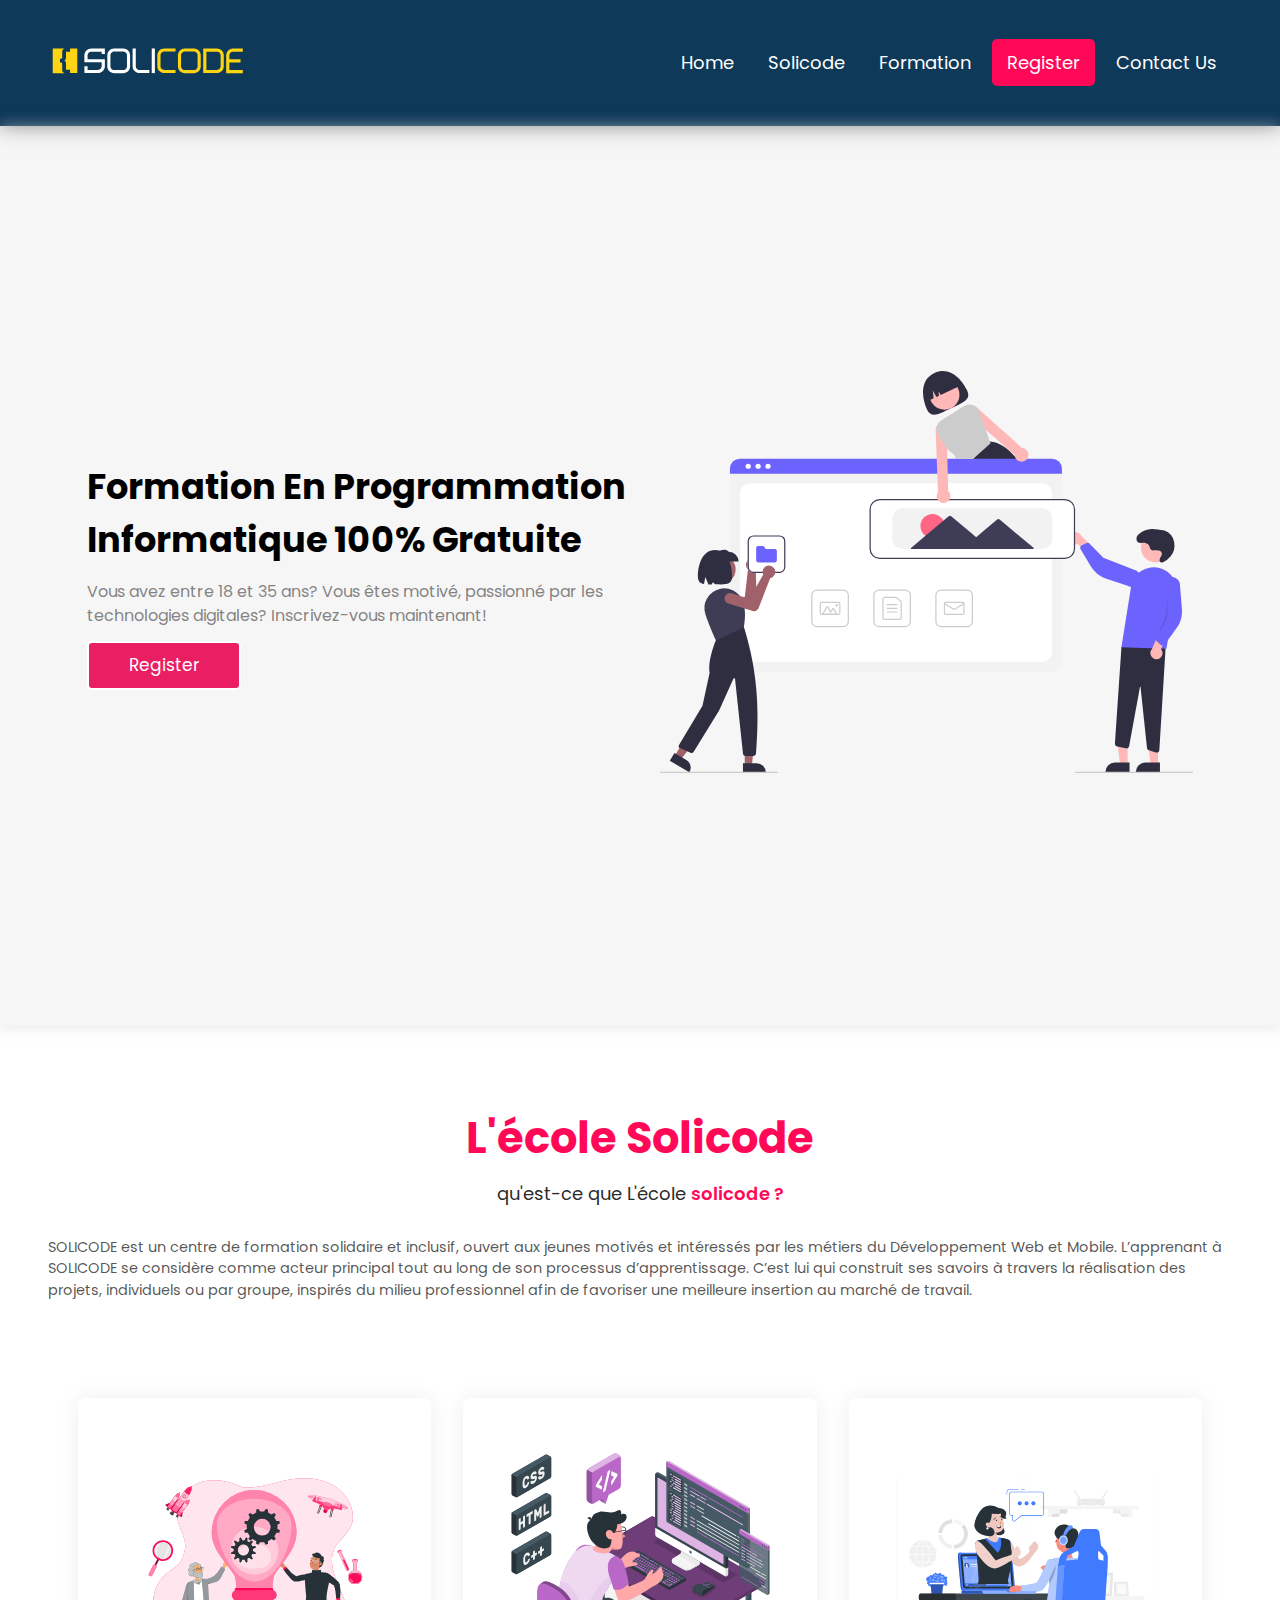
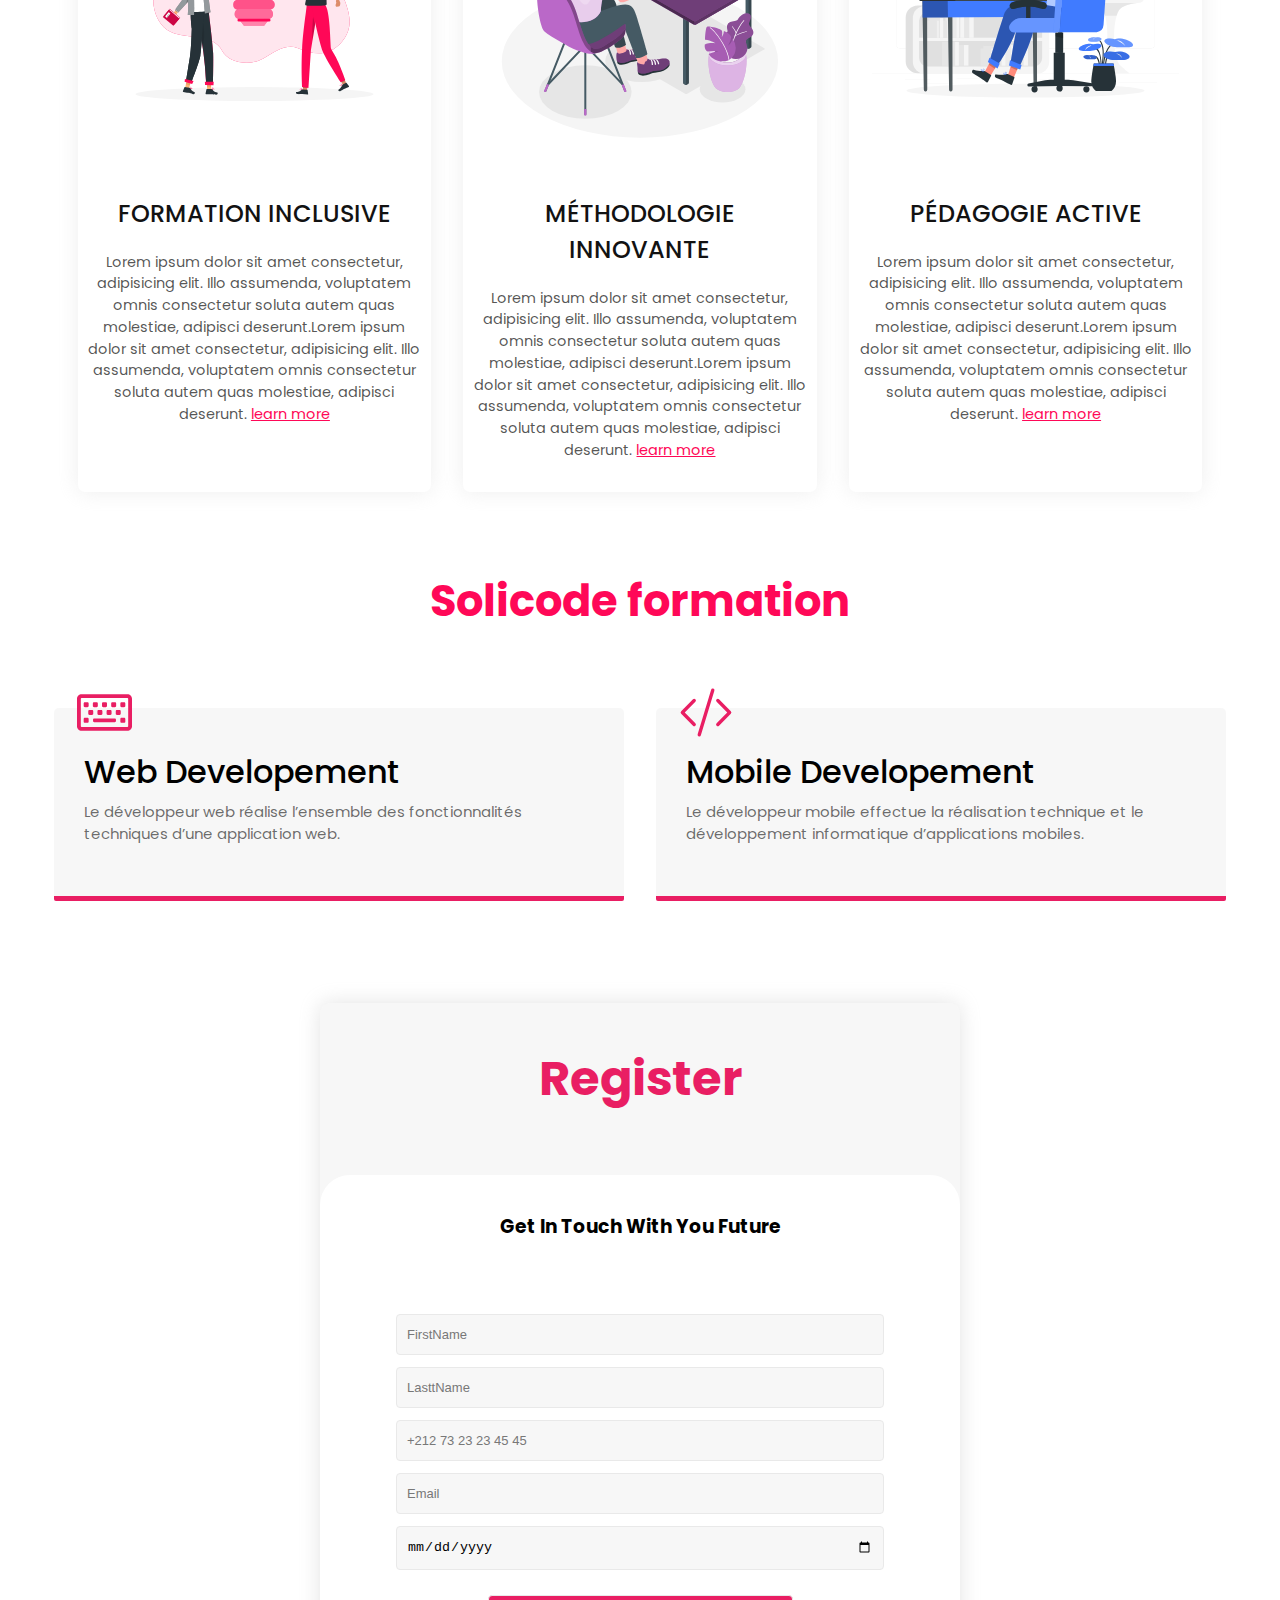
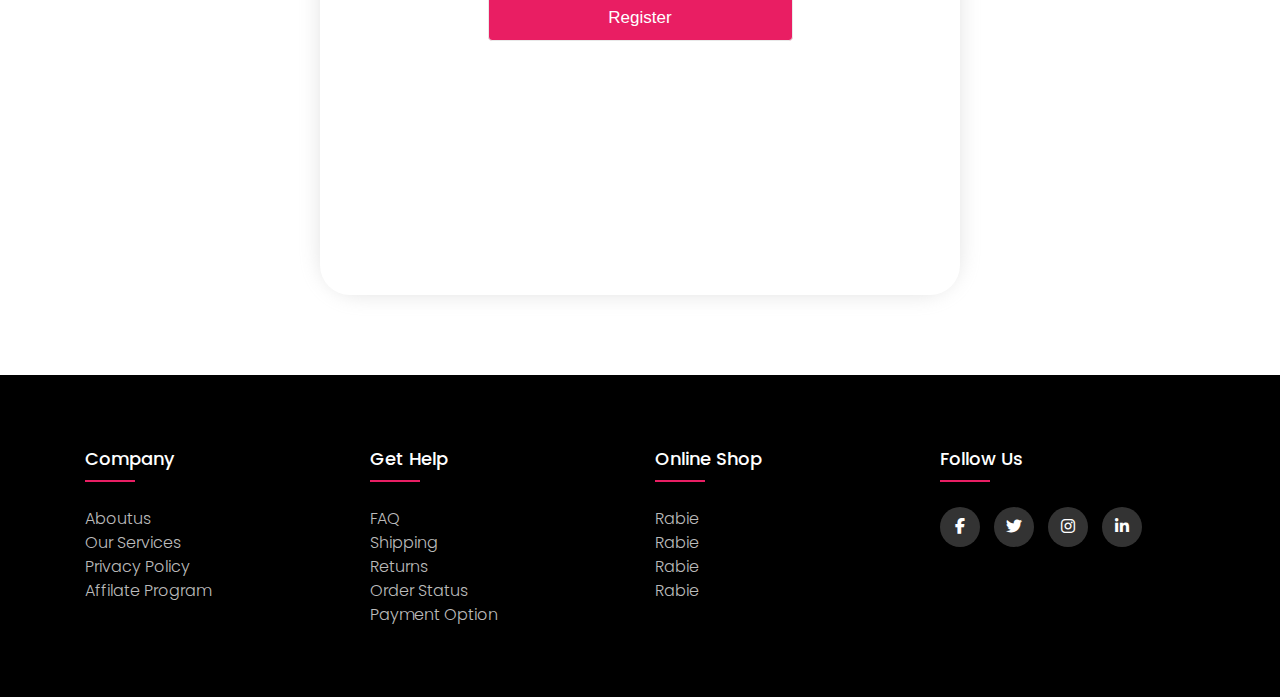
==== index.html @ 94ba10ee "vercel1" ====
<!DOCTYPE html>
<html lang="en">
<head>
    <meta charset="UTF-8">
    <meta name="viewport" content="width=device-width, initial-scale=1.0">
    <title>Solicode</title>
    <link rel="stylesheet" href="style.css">
    <link rel="stylesheet" href="footer-style.css">
    <link rel="preconnect" href="https://fonts.googleapis.com">
    <link rel="preconnect" href="https://fonts.gstatic.com" crossorigin>
    <link rel="stylesheet" href="https://cdnjs.cloudflare.com/ajax/libs/font-awesome/6.4.2/css/all.min.css">
</head>
<body>
    <header class="header">
        <nav>
            <ul class="ulF">
                <li><a href="index.html"><img src="img/logo-solicode.svg" alt="Solicode logo"></a></li>
            </ul>
            <ul>
                <li><a href="">home</a></li>
                <li><a href="#solicode">solicode</a></li>
                <li><a href="#formation">formation</a></li>
                <li class="uniq"><a href="#registerF">register</a></li>
                <li><a href="contact form.html">contact us</a></li>
            </ul>
        </nav>
    </header>
    <main class="main">
        <div class="head_text">
            <div class="bg_head left_text">
                <h1>Formation en programmation informatique 100% Gratuite</h1>
                <p>Vous avez entre 18 et 35 ans? Vous êtes motivé, passionné par les technologies digitales? Inscrivez-vous maintenant!</p>
                <a id="register" href="#registerF">register</a>
            </div>
            <div class="bg_head right_text">
                <img src="img/undraw_building_websites_i78t.svg" alt="picture">
            </div>
        </div>
        <div class="main_content">
            <div id="solicode" class="title_head">
                <h1>L'école Solicode</h1>
                <p>qu'est-ce que L'école <span>solicode ?</span></p>
            </div>
            <div class="para_content">
                <p>
                    SOLICODE est un centre de formation solidaire et inclusif, ouvert aux jeunes motivés et intéressés par les métiers du Développement Web et Mobile. L’apprenant à SOLICODE se considère comme acteur principal tout au long de son processus d’apprentissage. C’est lui qui construit ses savoirs à travers la réalisation des projets, individuels ou par groupe, inspirés du milieu professionnel afin de favoriser une meilleure insertion au marché de travail.
                </p>
                <div class="col_three">
                    <div class="col col1">
                        <section>
                            <img src="img/Innovation-rafiki.svg" alt="picture">
                        </section>
                        <h2>FORMATION INCLUSIVE</h2>
                        <p>Lorem ipsum dolor sit amet consectetur, adipisicing elit. Illo assumenda, voluptatem omnis consectetur soluta autem quas molestiae, adipisci deserunt.Lorem ipsum dolor sit amet consectetur, adipisicing elit. Illo assumenda, voluptatem omnis consectetur soluta autem quas molestiae, adipisci deserunt. <a href="">learn more</a></p>
                    </div>
                    <div class="col col2">
                        <section>
                            <img src="img/Programming-amico.svg" alt="picture">
                        </section>
                        <h2>MÉTHODOLOGIE INNOVANTE</h2>
                        <p>Lorem ipsum dolor sit amet consectetur, adipisicing elit. Illo assumenda, voluptatem omnis consectetur soluta autem quas molestiae, adipisci deserunt.Lorem ipsum dolor sit amet consectetur, adipisicing elit. Illo assumenda, voluptatem omnis consectetur soluta autem quas molestiae, adipisci deserunt. <a href="">learn more</a></p>
                    </div>
                    <div class="col col3">
                        <section>
                            <img src="img/Webinar-rafiki.svg" alt="picture">
                        </section>
                        <h2>PÉDAGOGIE ACTIVE</h2>
                        <p>Lorem ipsum dolor sit amet consectetur, adipisicing elit. Illo assumenda, voluptatem omnis consectetur soluta autem quas molestiae, adipisci deserunt.Lorem ipsum dolor sit amet consectetur, adipisicing elit. Illo assumenda, voluptatem omnis consectetur soluta autem quas molestiae, adipisci deserunt. <a href="">learn more</a></p>
                    </div>
                </div>
            </div>
        </div>
        <div class="departement">
            <div id="formation" class="title_head">
                <h1>Solicode formation</h1>
            </div>
            <div class="net_depart">
                <div class="depart depart_left">
                    <img src="img/web_dev.svg" alt="icon">
                    <h3>web developement</h3>
                    <p>Le développeur web réalise l’ensemble des fonctionnalités techniques d’une application web.</p>
                </div>
                <div class="depart depart_right">
                    <img src="img/sympol.svg" alt="icon">
                    <h3>mobile developement</h3>
                    <p>Le développeur mobile effectue la réalisation technique et le développement informatique d’applications mobiles.</p>
                </div>
            </div>
        </div>
        <div class="register">
            <div class="title_head" id="registerF">
                <h1>register</h1>
            </div>
            <div class="form">
                <section>
                    <h3>get in touch with you future</h3>
                </section>
                <div class="form_in">
                    <form action="">
                        <input type="text" name="nameF" id="name" placeholder="firstName">
                        <input type="text" name="nameS" id="last" placeholder="lasttName">
                        <input type="tel" name="num" id="num" placeholder="+212 73 23 23 45 45">
                        <input type="email" name="email" id="email" placeholder="email">
                        <input type="date" name="date" id="date">
                        <input type="submit" value="register">
                    </form>
                </div>
            </div>
        </div>
    </main>
    <footer class="footer">
        <div class="container">
            <div class="row">
                <div class="footer-col">
                    <h4>company</h4>
                    <ul>
                        <li><a href="#">aboutus</a></li>
                        <li><a href="#">our services</a></li>
                        <li><a href="#">privacy policy</a></li>
                        <li><a href="#"> affilate program</a></li>
                    </ul>
                </div>
                <div class="footer-col">
                    <h4>get help</h4>
                    <ul>
                        <li><a href="#">FAQ</a></li>
                        <li><a href="#">Shipping</a></li>
                        <li><a href="#">returns</a></li>
                        <li><a href="#">order status</a></li>
                        <li><a href="#">payment option</a></li>
                    </ul>
                </div>
                <div class="footer-col">
                    <h4>online shop</h4>
                    <ul>
                        <li><a href="#">rabie</a></li>
                        <li><a href="#">rabie</a></li>
                        <li><a href="#">rabie</a></li>
                        <li><a href="#">rabie</a></li>
                    </ul>
                </div>
                <div class="footer-col">
                    <h4>follow us</h4>
                    <div class="social-links">
                        <a href="#"><i class="fab fa-facebook-f"></i></a>
                        <a href="#"><i class="fab fa-twitter"></i></a>
                        <a href="#"><i class="fab fa-instagram"></i></a>
                        <a href="#"><i class="fab fa-linkedin-in"></i></a>
                    </div>
                </div>
            </div>
        </div>
    </footer>
</body>
</html>
---- style.css ----
@import url('https://fonts.googleapis.com/css2?family=AR+One+Sans:wght@400;500;600;700&family=Heebo:wght@100;200;300;400;500;600;700;800;900&family=Open+Sans:ital,wght@0,300;0,400;0,500;0,600;0,700;0,800;1,300;1,400;1,500;1,600;1,700;1,800&family=Poppins:ital,wght@0,100;0,200;0,300;0,400;0,500;0,600;0,700;0,800;0,900;1,100;1,200;1,300;1,400;1,500;1,600;1,700;1,800;1,900&family=Roboto:ital,wght@0,100;0,400;0,500;0,700;0,900;1,100;1,300;1,400;1,500;1,700;1,900&family=Titillium+Web:ital,wght@0,200;0,400;0,600;0,700;0,900;1,300;1,400;1,600;1,700&display=swap');

* {
    padding: 0%;
    margin: 0%;
    box-sizing: border-box;
    scroll-behavior: smooth;
    text-decoration: none;
    list-style-type: none;
}

body {
    font-family: 'Poppins', sans-serif;
    line-height: 1.5;
}

/* start header */
.header nav {
    display: flex;
    align-items: center;
    justify-content: space-between;
    padding: 0 3em;
    /* box-shadow: 0 0px 10px #bdbdbd; */
    /* box-shadow: 0 0px 10px #ff1f1f; */
    background-color: #0e3959;
    box-shadow: 0px 0px 20px #545454;
}

.header nav ul li {
    display: inline-block;
}
header nav ul.ulF li{
    padding: 0%;
}
header nav ul.ulF li a{
    padding: 0%;
}
header nav ul.ulF li a  img{
    width: 200px;
    margin-top: 10px;
}
.header nav ul li a {
    display: block;
    text-transform: capitalize;
    font-size: 18px;
    color: #2b2b2b;
    padding: 10px 15px;
    color: #fff;
}

.header ul li.uniq {
    background-color: #ff0857;
    border-radius: 7px;
    transition: 350ms ease-in-out;
    border: 2px solid #0e3959;
}

.header ul li.uniq:hover {
    background-color: transparent;
    border: 2px solid #ffffff;
}

.header ul li.uniq a {
    color: #fff;
}

.header ul li.uniq a:hover {
}

/* end header */
/* start main */

.main .head_text {
    display: flex;
    justify-content: space-evenly;
    align-items: center;
    min-height: 100vh;
    margin: 0 auto;
    box-shadow: 0px 0px 14px #cecccc95;
    padding: 0em 3em;
    margin: 0px 0 5em 0;
    background-color: #e9e9e964;
}

.main .head_text .bg_head {
    width: 45%;
}

.main .head_text .right_text img {
    width: 100%;
}

.main .head_text .left_text h1 {
    font-size: 2.2em;
    text-transform: capitalize;
    width: 115%;
}

.main .head_text .left_text p {
    margin: 13px 0;
    color: #747373e3;
    font-weight: 400;
}

.main .head_text .left_text a {
    background-color: #e91e63;
    font-size: 17px;
    padding: 10px 40px;
    text-transform: capitalize;
    color: #fff;
    display: inline-block;
    border-radius: 5px;
    border: 2px solid #fff;

}

.main_content .title_head,
.departement .title_head {
    text-align: center;
}

.main_content .title_head h1,
.departement .title_head h1 {
    font-size: 2.7em;
    margin: 10px 0;
    color: #ff0857;
    overflow: hidden;
    position: relative;
    background-color: #ffffff;
    z-index: 10;
    position: relative;
}

/* .main_content .title_head h1::before,
.departement .title_head h1::before,
.main_content .title_head h1::after,
.departement .title_head h1::after{
    content: "";
    position: absolute;
    top: 50%;
    height: 2px;
    width: 20em;
    background-color: red;
    z-index: -4;
    background: #e0e0e0;
    margin: 0 20px;
}
.main_content .title_head h1::after,
.departement .title_head h1::after{
    left: 10%;
    background-color: blue;
}
.main_content .title_head h1::before,
.departement .title_head h1::before{
    right: 10%;
    background-color: red;
} */

.main_content .title_head p {
    margin: 10px 0;
    font-size: 18px;
    color: #2b2b2b;
    font-weight: 400;
}

.main_content .title_head p span {
    color: #ff0857;
    font-weight: 550;
}

.main_content .para_content {
    padding: 1.2em 3em;
}

.main_content .para_content p {
    color: #000000ad;
    font-size: 14.5px;
}

.main_content .para_content .col_three {
    display: grid;
    grid-template-columns: repeat(auto-fill, minmax(300px, auto));
    grid-gap: 2em;
    text-align: center;
    margin: 6em auto 3em auto;
    width: 95%;
}

.main_content .para_content .col_three .col {
    border-radius: 7px;
    box-shadow: 0px 0px 20px #cacaca54;
    padding: 10px;
}

.main_content .para_content .col_three .col section {
    padding: 30px 13px;
}

.main_content .para_content .col_three .col section img {
    width: 100%;
}

.main_content .para_content .col_three .col h2 {
    color: #121212;
    font-weight: 500;
    margin: 13px 0;
    text-transform: capitalize;
}

.main_content .para_content .col_three .col p {
    text-align: center;
    font-size: 14.5px;
    margin: 20px 0;
    color: #000000ad;
}

.main_content .para_content .col_three .col p a {
    font-size: 14.5px;
    color: #ff0857;
    text-decoration: underline;
}

.departement .net_depart {
    display: grid;
    grid-template-columns: repeat(auto-fill, minmax(400px, 1fr));
    grid-gap: 2em;
    margin: 20px auto;
    width: 95%;
    padding: 1.4em;
}

.departement .net_depart .depart {
    background: #eae9e961;
    padding: 2.5em 30px 45px 30px;
    border-radius: 5px 5px 2px 2px;
    position: relative;
    margin-top: 2em;
    border-bottom: 5px solid #e91e63;
    transition: 650ms cubic-bezier(1, 0, 0, 1);
}

.departement .net_depart .depart:hover {
    transform: scale(1.08, 1.08);
}

.departement .net_depart .depart img {
    position: absolute;
    top: -12%;
    left: 4%;
    fill: #e91e63;
    width: 3.4em;
}

.departement .net_depart .depart h3 {
    font-size: 2em;
    text-transform: capitalize;
    font-weight: 500;
}

.departement .net_depart .depart p {
    font-size: 15px;
    color: #00000095;
    margin: 5px 0;
}

.main .register {
    background-color: #eae9e961;
    width: 50%;
    min-height: 80vh;
    margin: 5em auto;
    border-radius: 10px 10px 40px 40px;
    box-shadow: 0px 0px 20px #a9a9a954;
}

.main .register .title_head h1 {
    padding: 2.5rem 0;
    text-align: center;
    font-size: 3em;
    text-transform: capitalize;
    color: #e91e63;
}

.main .register .form section h3 {
    padding: 2em 0;
    text-align: center;
    text-transform: capitalize;
    font: weight 400;
}

.main .register .form {
    width: 100%;
    background-color: #ffffff;
    min-height: inherit;
    margin: 20px auto;
    border-radius: 30px;
}

.main .register .form_in {
    padding: 1.5rem 15px 2rem 15px;
}

.main .register .form_in input {
    display: block;
    width: 80%;
    border-radius: 4px;
    outline: none;
    border: none;
    background-color: #eaeaea5c;
    padding: 12px 10px;
    margin: 12px auto;
    border: 1.4px solid #e9e9e9;
}

.main .register .form_in input[type="submit"] {
    margin: 1.6rem auto;
    width: 50%;
    background-color: #e91e63;
    font-size: 17px;
    text-transform: capitalize;
    color: #fff;
    cursor: pointer;

}

::placeholder {
    text-transform: capitalize;
    color: #787878;
    font-size: 13px;
}

/* end main */
---- footer-style.css ----
@import url('https://fonts.googleapis.com/css2?family=Poppins:ital,wght@0,100;0,200;0,300;0,400;0,500;0,600;0,700;0,800;0,900;1,100;1,200;1,300;1,400;1,500;1,600;1,700;1,800;1,900&display=swap');

body{
    line-height: 1.5;
    font-family: 'Poppins', sans-serif;
}

*{
    margin: 0;
    padding: 0;
    box-sizing: border-box
}

.container{
    max-width: 1170px;
    margin: auto;
}

.row{
    display: flex;
    flex-wrap: wrap;
}

ul{
    list-style: none;
}

.footer{
    background-color: #000000;
    padding: 70px;
}

.footer-col{
    width: 25%;
    padding: 0 15px;
}

.footer-col h4{
    font-size: 18px;
    color: #ffffff;
    text-transform: capitalize;
    margin-bottom: 35px;
    font-weight: 500;
    position: relative;
}

.footer-col h4::before{
    content: '';
    position: absolute;
    left: 0;
    bottom: -10px;
    background-color: #e91e63;
    height: 2px;
    box-sizing: border-box;
    width: 50px;
}

.footer-col ul li::not(:last-child){
    margin-bottom: 10px;
}

.footer-col ul li a{
    font-size: 16px;
    text-transform: capitalize;
    color: #ffffff;
    text-decoration: none;
    font-weight: 300;
    color: #bbbbbb;
    display: block;
    transition: all 0.3s ease;
}

.footer-col ul li a:hover{
    color: #ffffff;
    padding-left: 10px;
}

.footer-col .social-links a{
    display: inline-block;
    height: 40px;
    width: 40px;
    background-color: rgba(255, 255, 255, 0.2);
    margin: 0 10px 10px 0;
    text-align: center;
    line-height: 40px;
    border-radius: 50%;
    color: #ffffff;
    transition: all 0.5s ease;
}


.footer-col .social-links a:hover{
    color:  #0e3959 ;
    background-color: #e91e63;
}

@media(max-width: 767px){
    .footer-col{
        width: 50%;
        margin-bottom: 30px;
    }
}


@media(max-width: 574px){
    .footer-col{
        width: 100%;
    }
}
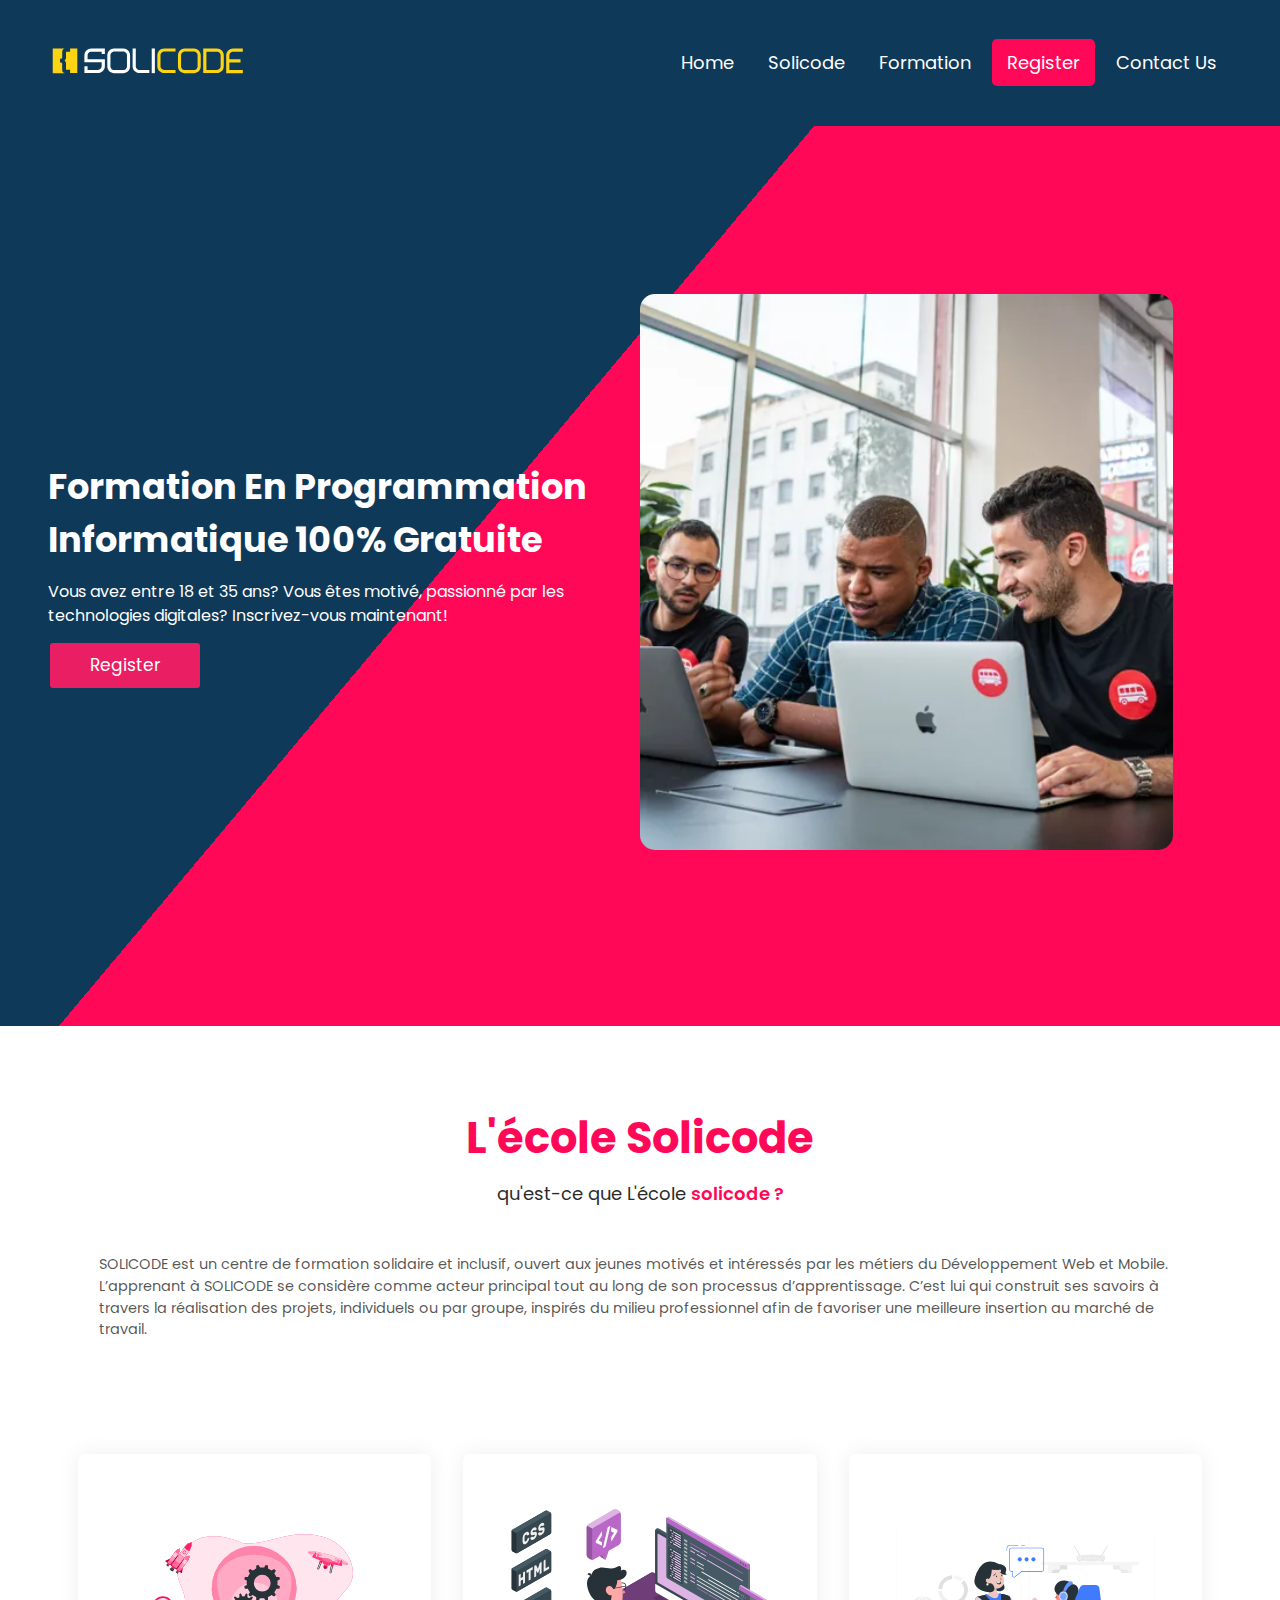
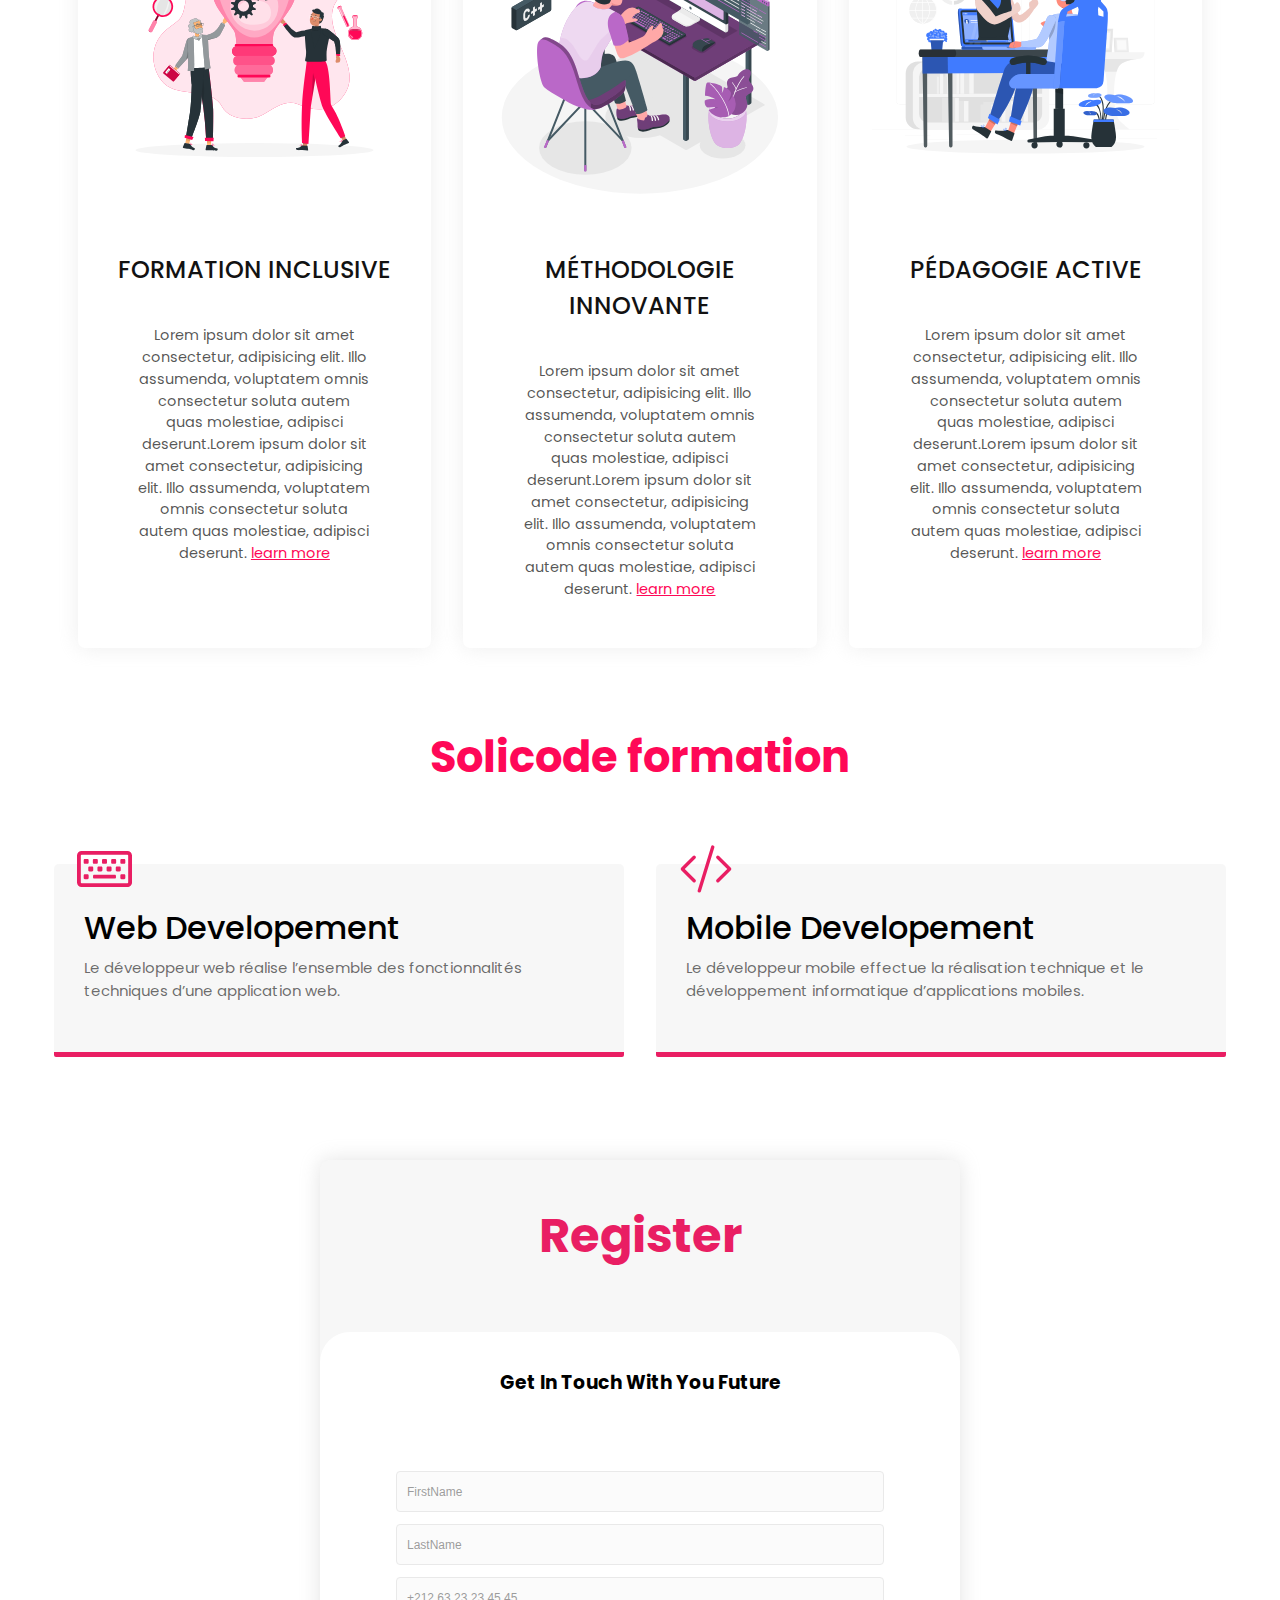
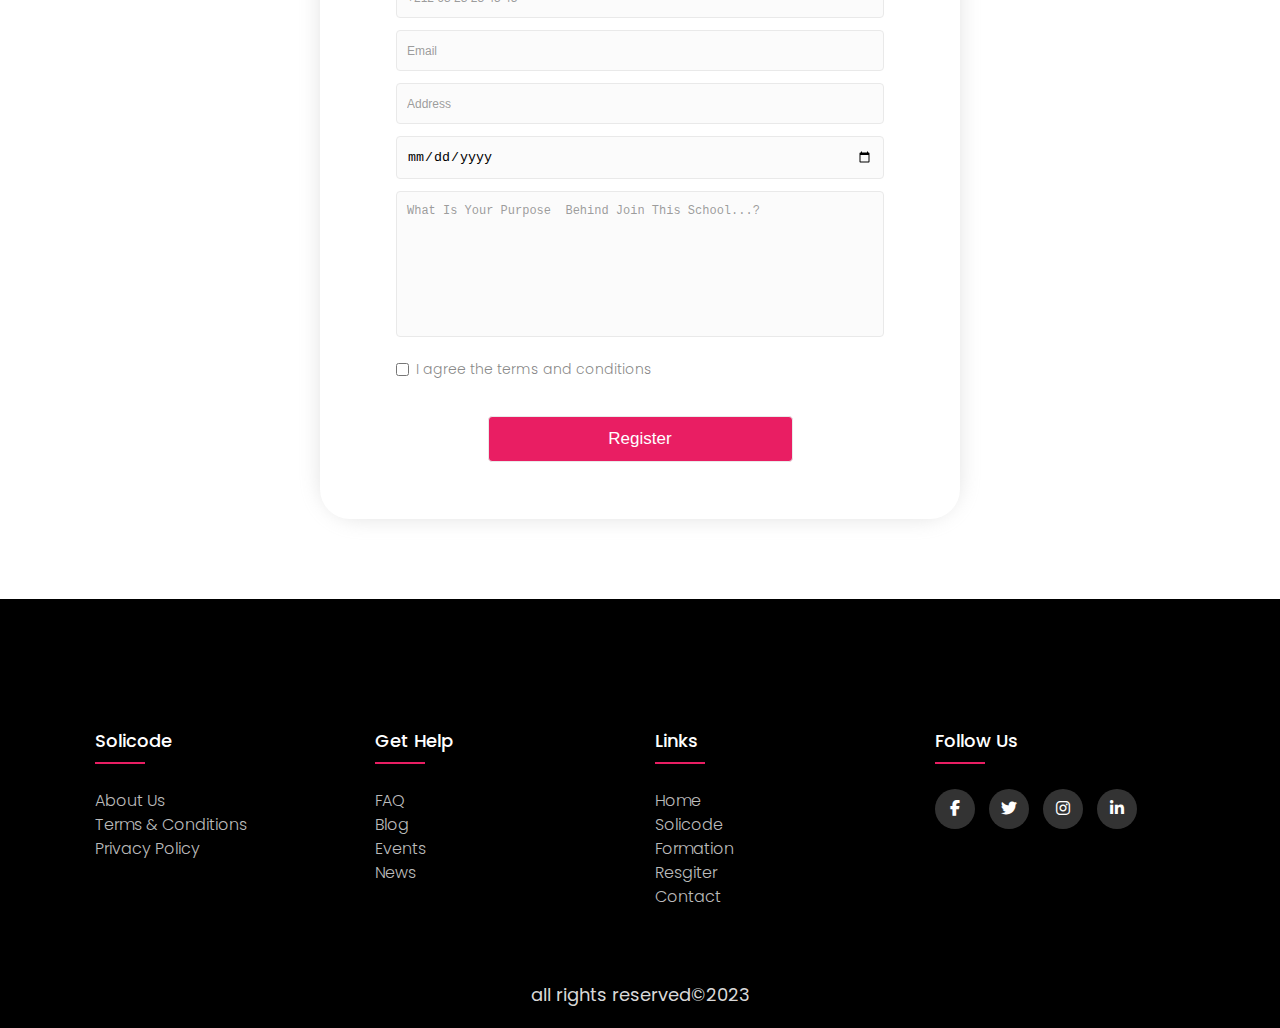
==== commit 4d866b18: "changes" ====
--- a/index.html
+++ b/index.html
@@ -33,7 +33,7 @@
                 <a id="register" href="#registerF">register</a>
             </div>
             <div class="bg_head right_text">
-                <img src="img/undraw_building_websites_i78t.svg" alt="picture">
+                <img src="img/pic1.webp" alt="img">
             </div>
         </div>
         <div class="main_content">
@@ -98,10 +98,16 @@
                 <div class="form_in">
                     <form action="">
                         <input type="text" name="nameF" id="name" placeholder="firstName">
-                        <input type="text" name="nameS" id="last" placeholder="lasttName">
-                        <input type="tel" name="num" id="num" placeholder="+212 73 23 23 45 45">
+                        <input type="text" name="nameS" id="last" placeholder="lastName">
+                        <input type="tel" name="num" id="num" placeholder="+212 63 23 23 45 45">
                         <input type="email" name="email" id="email" placeholder="email">
+                        <input type="text" name="address" id="address" placeholder="address">
                         <input type="date" name="date" id="date">
+                        <textarea name="textarea" id="textarea" cols="30" rows="8" placeholder="what is your purpose  behind join this school...?"></textarea>
+                        <span class="agree">
+                            <input type="checkbox" name="checkbox" id="checkbox">
+                            <label for="checkbox">I agree the terms and conditions</label>
+                        </span>
                         <input type="submit" value="register">
                     </form>
                 </div>
@@ -112,31 +118,31 @@
         <div class="container">
             <div class="row">
                 <div class="footer-col">
-                    <h4>company</h4>
+                    <h4>Solicode</h4>
                     <ul>
-                        <li><a href="#">aboutus</a></li>
-                        <li><a href="#">our services</a></li>
+                        <li><a href="#">about Us</a></li>
+                        <li><a href="#">terms & conditions</a></li>
                         <li><a href="#">privacy policy</a></li>
-                        <li><a href="#"> affilate program</a></li>
                     </ul>
                 </div>
                 <div class="footer-col">
                     <h4>get help</h4>
                     <ul>
                         <li><a href="#">FAQ</a></li>
-                        <li><a href="#">Shipping</a></li>
-                        <li><a href="#">returns</a></li>
-                        <li><a href="#">order status</a></li>
-                        <li><a href="#">payment option</a></li>
+                        <li><a href="#">blog</a></li>
+                        <li><a href="#">events</a></li>
+                        <li><a href="#">news</a></li>
                     </ul>
                 </div>
                 <div class="footer-col">
-                    <h4>online shop</h4>
+                    <h4>links</h4>
                     <ul>
-                        <li><a href="#">rabie</a></li>
-                        <li><a href="#">rabie</a></li>
-                        <li><a href="#">rabie</a></li>
-                        <li><a href="#">rabie</a></li>
+                        <li><a href="index.html">home</a></li>
+                        <li><a href="#solicode">solicode</a></li>
+                        <li><a href="#formation">formation</a></li>
+                        <li><a href="#registerF">resgiter</a></li>
+                        <li><a href="contact form.html">contact</a></li>
+                        <li><a href="#"></a></li>
                     </ul>
                 </div>
                 <div class="footer-col">
@@ -150,6 +156,9 @@
                 </div>
             </div>
         </div>
+        <div class="copy">
+            <h4>all rights reserved©2023</h4>
+        </div>
     </footer>
 </body>
 </html>--- a/style.css
+++ b/style.css
@@ -1,4 +1,5 @@
 @import url('https://fonts.googleapis.com/css2?family=AR+One+Sans:wght@400;500;600;700&family=Heebo:wght@100;200;300;400;500;600;700;800;900&family=Open+Sans:ital,wght@0,300;0,400;0,500;0,600;0,700;0,800;1,300;1,400;1,500;1,600;1,700;1,800&family=Poppins:ital,wght@0,100;0,200;0,300;0,400;0,500;0,600;0,700;0,800;0,900;1,100;1,200;1,300;1,400;1,500;1,600;1,700;1,800;1,900&family=Roboto:ital,wght@0,100;0,400;0,500;0,700;0,900;1,100;1,300;1,400;1,500;1,700;1,900&family=Titillium+Web:ital,wght@0,200;0,400;0,600;0,700;0,900;1,300;1,400;1,600;1,700&display=swap');
+
 
 * {
     padding: 0%;
@@ -7,8 +8,8 @@
     scroll-behavior: smooth;
     text-decoration: none;
     list-style-type: none;
-}
-
+    user-select: none;
+}
 body {
     font-family: 'Poppins', sans-serif;
     line-height: 1.5;
@@ -20,25 +21,27 @@
     align-items: center;
     justify-content: space-between;
     padding: 0 3em;
-    /* box-shadow: 0 0px 10px #bdbdbd; */
-    /* box-shadow: 0 0px 10px #ff1f1f; */
     background-color: #0e3959;
-    box-shadow: 0px 0px 20px #545454;
+    /* box-shadow: 0px 0px 20px #545454; */
 }
 
 .header nav ul li {
     display: inline-block;
 }
-header nav ul.ulF li{
+
+header nav ul.ulF li {
     padding: 0%;
 }
-header nav ul.ulF li a{
+
+header nav ul.ulF li a {
     padding: 0%;
 }
-header nav ul.ulF li a  img{
+
+header nav ul.ulF li a img {
     width: 200px;
     margin-top: 10px;
 }
+
 .header nav ul li a {
     display: block;
     text-transform: capitalize;
@@ -46,12 +49,17 @@
     color: #2b2b2b;
     padding: 10px 15px;
     color: #fff;
+    transition: all 300ms ease-in-out;
+}
+
+.header nav ul li a:hover {
+    color: #ff3478;
 }
 
 .header ul li.uniq {
     background-color: #ff0857;
     border-radius: 7px;
-    transition: 350ms ease-in-out;
+    transition: 300ms ease-in-out;
     border: 2px solid #0e3959;
 }
 
@@ -62,9 +70,6 @@
 
 .header ul li.uniq a {
     color: #fff;
-}
-
-.header ul li.uniq a:hover {
 }
 
 /* end header */
@@ -76,29 +81,31 @@
     align-items: center;
     min-height: 100vh;
     margin: 0 auto;
-    box-shadow: 0px 0px 14px #cecccc95;
-    padding: 0em 3em;
+    padding: 2em 3em;
     margin: 0px 0 5em 0;
-    background-color: #e9e9e964;
+    background: linear-gradient(130deg, #0e3959 40%, #ff0857 40%, #ff0857 100%);
 }
 
 .main .head_text .bg_head {
-    width: 45%;
+    width: 50%;
 }
 
 .main .head_text .right_text img {
-    width: 100%;
+    width: 90%;
+    border-radius: 15px;
+    text-align: center;
 }
 
 .main .head_text .left_text h1 {
     font-size: 2.2em;
     text-transform: capitalize;
     width: 115%;
+    color: #ffffff;
 }
 
 .main .head_text .left_text p {
     margin: 13px 0;
-    color: #747373e3;
+    color: #ffffff;
     font-weight: 400;
 }
 
@@ -110,7 +117,7 @@
     color: #fff;
     display: inline-block;
     border-radius: 5px;
-    border: 2px solid #fff;
+    border: 2px solid #0e3959;
 
 }
 
@@ -131,31 +138,6 @@
     position: relative;
 }
 
-/* .main_content .title_head h1::before,
-.departement .title_head h1::before,
-.main_content .title_head h1::after,
-.departement .title_head h1::after{
-    content: "";
-    position: absolute;
-    top: 50%;
-    height: 2px;
-    width: 20em;
-    background-color: red;
-    z-index: -4;
-    background: #e0e0e0;
-    margin: 0 20px;
-}
-.main_content .title_head h1::after,
-.departement .title_head h1::after{
-    left: 10%;
-    background-color: blue;
-}
-.main_content .title_head h1::before,
-.departement .title_head h1::before{
-    right: 10%;
-    background-color: red;
-} */
-
 .main_content .title_head p {
     margin: 10px 0;
     font-size: 18px;
@@ -175,6 +157,7 @@
 .main_content .para_content p {
     color: #000000ad;
     font-size: 14.5px;
+    padding: 1.2em 3.5em;
 }
 
 .main_content .para_content .col_three {
@@ -299,16 +282,17 @@
     padding: 1.5rem 15px 2rem 15px;
 }
 
-.main .register .form_in input {
+.main .register .form_in input,
+#textarea {
     display: block;
     width: 80%;
     border-radius: 4px;
     outline: none;
-    border: none;
-    background-color: #eaeaea5c;
+    background-color: #eaeaea35;
     padding: 12px 10px;
     margin: 12px auto;
     border: 1.4px solid #e9e9e9;
+    resize: none;
 }
 
 .main .register .form_in input[type="submit"] {
@@ -319,13 +303,36 @@
     text-transform: capitalize;
     color: #fff;
     cursor: pointer;
-
+}
+
+.main .register .form_in .agree {
+    display: flex;
+    padding: 10px 0;
+    width: 80%;
+    margin: 0 auto;
+}
+
+.main .register .form_in .agree label {
+    cursor: pointer;
+    font-size: 14px;
+    color: #4d4d4dad;
+    margin: 0 7px;
+    user-select: none;
+    font-weight: 300;
+}
+
+.main .register .form_in .agree input {
+    display: inline-block;
+    padding: 0%;
+    margin: 0%;
+    width: unset;
+    accent-color: #e91e63;
 }
 
 ::placeholder {
     text-transform: capitalize;
-    color: #787878;
-    font-size: 13px;
+    color: #787878bb;
+    font-size: 12px;
 }
 
 /* end main */--- a/footer-style.css
+++ b/footer-style.css
@@ -1,14 +1,14 @@
 @import url('https://fonts.googleapis.com/css2?family=Poppins:ital,wght@0,100;0,200;0,300;0,400;0,500;0,600;0,700;0,800;0,900;1,100;1,200;1,300;1,400;1,500;1,600;1,700;1,800;1,900&display=swap');
 
-body{
-    line-height: 1.5;
-    font-family: 'Poppins', sans-serif;
-}
 
 *{
     margin: 0;
     padding: 0;
     box-sizing: border-box
+}
+body{
+    line-height: 1.5;
+    font-family: 'Poppins', sans-serif;
 }
 
 .container{
@@ -27,7 +27,7 @@
 
 .footer{
     background-color: #000000;
-    padding: 70px;
+    padding: 8em 5em 20px 5em;
 }
 
 .footer-col{
@@ -68,6 +68,7 @@
     color: #bbbbbb;
     display: block;
     transition: all 0.3s ease;
+    text-transform: capitalize;
 }
 
 .footer-col ul li a:hover{
@@ -93,7 +94,18 @@
     color:  #0e3959 ;
     background-color: #e91e63;
 }
-
+.footer .copy{
+    text-align: center;
+    margin-top: 2em;
+    padding: 0%;
+}
+.footer .copy h4{
+    color: #d8d8d8;
+    font-weight: 400;
+    font-size: 18px;
+    margin-top: 2em;
+    padding-top: 2em;
+}
 @media(max-width: 767px){
     .footer-col{
         width: 50%;
